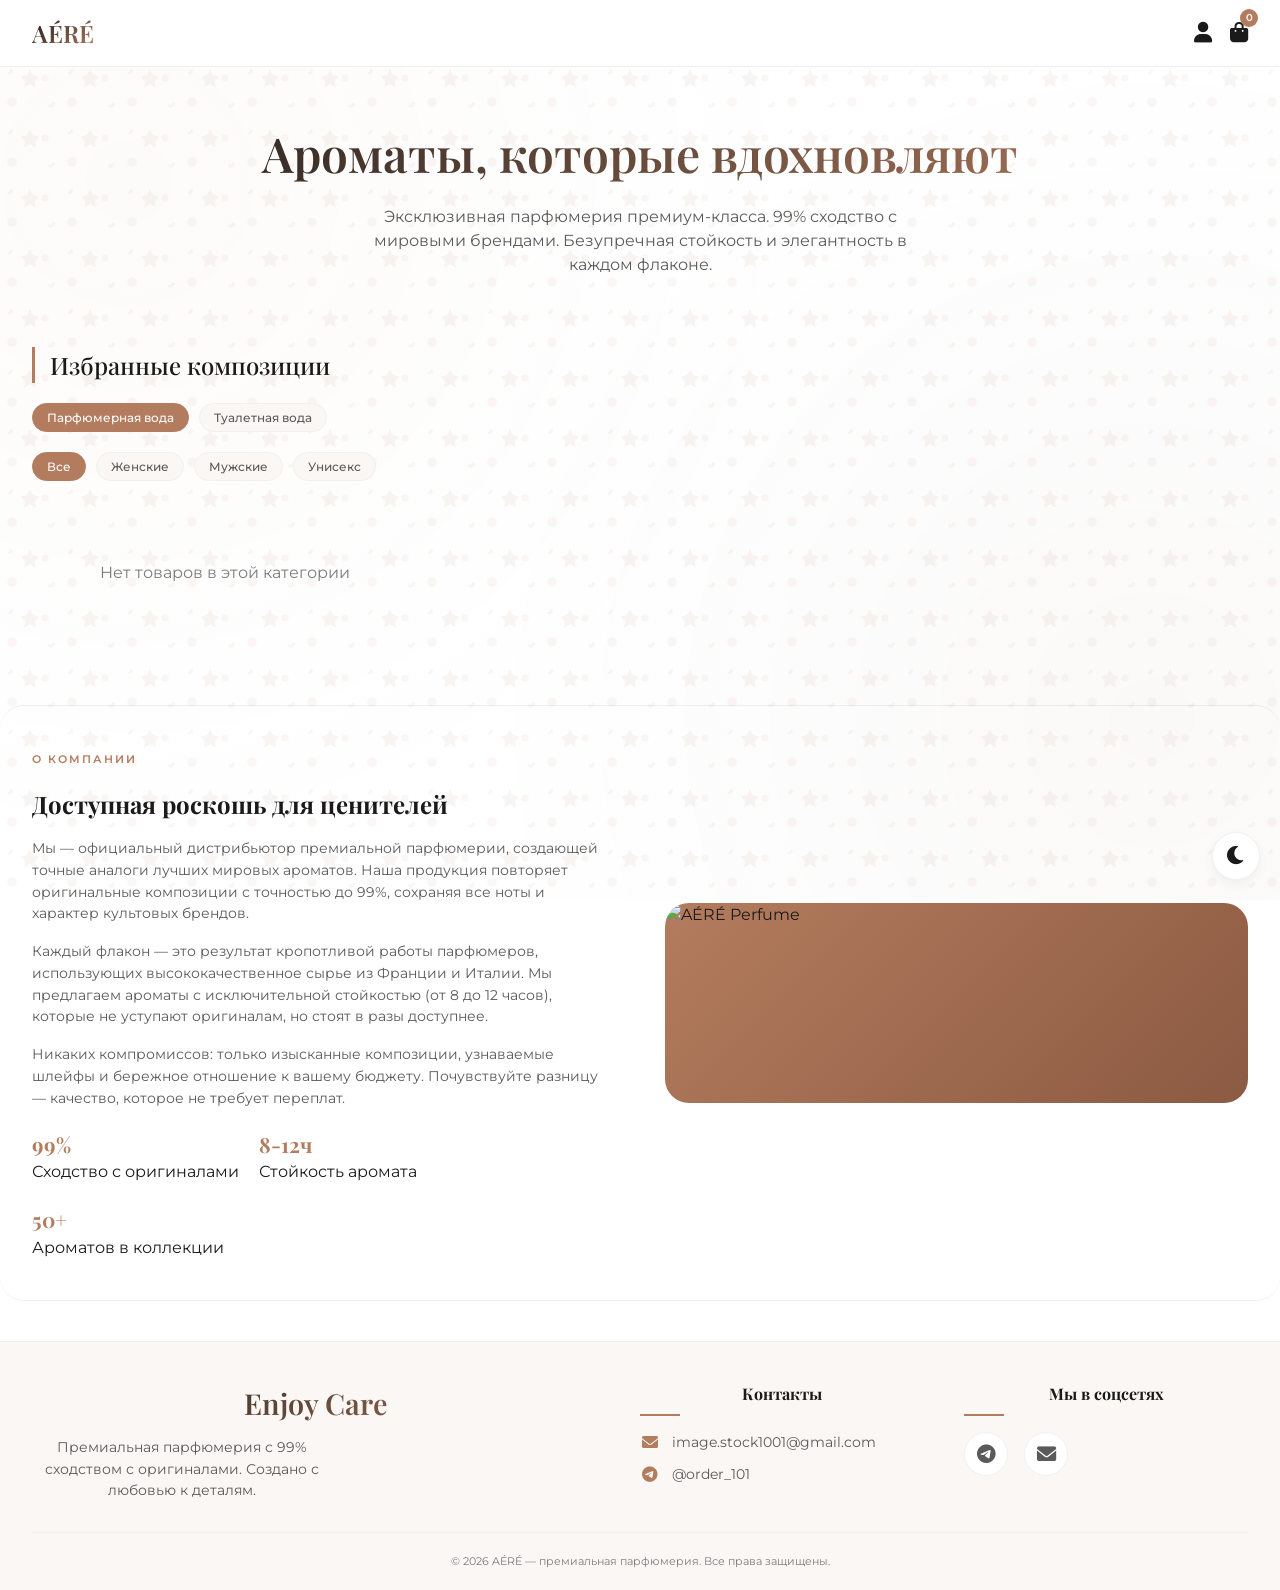
==== index.html @ 7f23f844 "Update index.html" ====
<!DOCTYPE html>
<html lang="ru">
<head>
    <meta charset="UTF-8">
    <meta name="viewport" content="width=device-width, initial-scale=1.0, viewport-fit=cover">
    <title>AÉRÉ | Минималистичная парфюмерия</title>
    <!-- Google Fonts -->
    <link href="https://fonts.googleapis.com/css2?family=Inter:opsz,wght@14..32,300;14..32,400;14..32,500;14..32,600;14..32,700&display=swap" rel="stylesheet">
    <link href="https://fonts.googleapis.com/css2?family=Montserrat:wght@300;400;500;600;700&family=Playfair+Display:wght@400;500;600;700;800&display=swap" rel="stylesheet">
    <!-- Font Awesome 6 -->
    <link rel="stylesheet" href="https://cdnjs.cloudflare.com/ajax/libs/font-awesome/6.0.0-beta3/css/all.min.css">
    <!-- Подключаем CSS -->
    <link rel="stylesheet" href="style.css">
</head>
<body>

<!-- Кнопка переключения темы -->
<button class="theme-toggle" id="themeToggle" aria-label="Переключить тему">
    <i class="fas fa-moon"></i>
    <i class="fas fa-sun"></i>
</button>

<header>
    <div class="container">
        <div class="navbar">
            <div class="logo">AÉRÉ</div>
            <div class="header-actions">
                <div class="account-icon" id="accountIcon">
                    <i class="fas fa-user"></i>
                    <span class="notification-badge" id="notificationBadge" style="display: none;">0</span>
                </div>
                <div class="cart-icon" id="cartIcon">
                    <i class="fas fa-shopping-bag"></i>
                    <span class="cart-count" id="cartCount">0</span>
                </div>
            </div>
        </div>
    </div>
</header>

<main>
    <div class="container">
        <div class="hero">
            <h1>Ароматы, которые вдохновляют</h1>
            <p>Эксклюзивная парфюмерия премиум-класса. 99% сходство с мировыми брендами. Безупречная стойкость и элегантность в каждом флаконе.</p>
        </div>

        <div class="section-title">Избранные композиции</div>

        <div class="tabs-container">
            <button class="tab-btn active" data-type="parfum">Парфюмерная вода</button>
            <button class="tab-btn" data-type="eau">Туалетная вода</button>
        </div>

        <div class="gender-tabs-container" id="genderTabsContainer">
            <button class="gender-tab-btn active" data-gender="all">Все</button>
            <button class="gender-tab-btn" data-gender="female">Женские</button>
            <button class="gender-tab-btn" data-gender="male">Мужские</button>
            <button class="gender-tab-btn" data-gender="unisex">Унисекс</button>
        </div>

        <!-- Индикатор загрузки -->
        <div id="loadingIndicator" style="text-align: center; padding: 40px; color: var(--text-muted);">
            <i class="fas fa-spinner fa-spin"></i> Загрузка данных...
        </div>

        <div class="products-grid" id="productsGrid" style="display: none;"></div>
    </div>
</main>

<!-- Секция "О нас" -->
<section class="about-section" id="aboutSection">
    <div class="container">
        <div class="about-grid">
            <div class="about-text">
                <span class="about-tag">О компании</span>
                <h2>Доступная роскошь для ценителей</h2>
                <p>Мы — официальный дистрибьютор премиальной парфюмерии, создающей точные аналоги лучших мировых ароматов. Наша продукция повторяет оригинальные композиции с точностью до 99%, сохраняя все ноты и характер культовых брендов.</p>
                <p>Каждый флакон — это результат кропотливой работы парфюмеров, использующих высококачественное сырье из Франции и Италии. Мы предлагаем ароматы с исключительной стойкостью (от 8 до 12 часов), которые не уступают оригиналам, но стоят в разы доступнее.</p>
                <p>Никаких компромиссов: только изысканные композиции, узнаваемые шлейфы и бережное отношение к вашему бюджету. Почувствуйте разницу — качество, которое не требует переплат.</p>
                <div class="about-stats">
                    <div><strong>99%</strong><span>Сходство с оригиналами</span></div>
                    <div><strong>8-12ч</strong><span>Стойкость аромата</span></div>
                    <div><strong>50+</strong><span>Ароматов в коллекции</span></div>
                </div>
            </div>
            <div class="about-image">
                <img src="https://i.ibb.co/jZDGNg98/photo-2026-06-20-11-38-20.jpg" alt="AÉRÉ Perfume" style="width: 100%; height: 100%; object-fit: cover; border-radius: 24px;">
            </div>
        </div>
    </div>
</section>

<footer>
    <div class="container">
        <div class="footer-content">
            <div class="footer-brand">
                <div class="footer-logo">Enjoy Care</div>
                <p class="footer-description">Премиальная парфюмерия с 99% сходством с оригиналами. Создано с любовью к деталям.</p>
            </div>
            
            <div class="footer-contacts">
                <h4>Контакты</h4>
                <div class="contact-item">
                    <i class="fas fa-envelope"></i>
                    <a href="mailto:image.stock1001@gmail.com">image.stock1001@gmail.com</a>
                </div>
                <div class="contact-item">
                    <i class="fab fa-telegram"></i>
                    <a href="https://t.me/order_101" target="_blank">@order_101</a>
                </div>
            </div>
            
            <div class="footer-social">
                <h4>Мы в соцсетях</h4>
                <div class="social-links">
                    <a href="https://t.me/order_101" target="_blank" class="social-link" title="Telegram">
                        <i class="fab fa-telegram-plane"></i>
                    </a>
                    <a href="mailto:image.stock1001@gmail.com" class="social-link" title="Email">
                        <i class="fas fa-envelope"></i>
                    </a>
                </div>
            </div>
        </div>
        
        <div class="footer-bottom">
            <p>© 2026 AÉRÉ — премиальная парфюмерия. Все права защищены.</p>
        </div>
    </div>
</footer>

<!-- Корзина -->
<div class="cart-overlay" id="cartOverlay"></div>
<div class="cart-sidebar" id="cartSidebar">
    <div class="cart-header">
        <h3>Корзина</h3>
        <div class="close-cart" id="closeCartBtn">&times;</div>
    </div>
    <div class="cart-items" id="cartItemsContainer">
        <div class="empty-cart-msg">Ваша корзина пуста</div>
    </div>
    <div class="cart-total" id="cartTotalBlock">
        <span>Итого</span>
        <span id="cartTotalPrice">0 ₽</span>
    </div>
    <button class="checkout-btn" id="checkoutBtn">Оформить заказ</button>
</div>

<!-- Личный кабинет -->
<div class="account-overlay" id="accountOverlay"></div>
<div class="account-sidebar" id="accountSidebar">
    <div class="account-header">
        <h3>Личный кабинет</h3>
        <div class="close-account" id="closeAccountBtn">&times;</div>
    </div>
    <div class="account-content" id="accountContent">
        <div id="loginForm" class="account-form">
            <div class="account-avatar">
                <i class="fas fa-user-circle"></i>
            </div>
            <h4>Вход в аккаунт</h4>
            <input type="email" id="loginEmail" placeholder="Email" class="account-input">
            <input type="password" id="loginPassword" placeholder="Пароль" class="account-input">
            <button id="doLoginBtn" class="account-btn">Войти</button>
            <p class="account-switch">Нет аккаунта? <a href="#" id="showRegister">Зарегистрироваться</a></p>
        </div>
        
        <div id="registerForm" class="account-form hidden">
            <div class="account-avatar">
                <i class="fas fa-user-plus"></i>
            </div>
            <h4>Регистрация</h4>
            <input type="text" id="regName" placeholder="Имя" class="account-input">
            <input type="email" id="regEmail" placeholder="Email" class="account-input">
            <input type="password" id="regPassword" placeholder="Пароль" class="account-input">
            <input type="password" id="regConfirm" placeholder="Повторите пароль" class="account-input">
            <button id="doRegisterBtn" class="account-btn">Зарегистрироваться</button>
            <p class="account-switch">Уже есть аккаунт? <a href="#" id="showLogin">Войти</a></p>
        </div>
        
        <div id="userDashboard" class="user-dashboard hidden">
            <div class="account-avatar">
                <i class="fas fa-user-circle"></i>
            </div>
            <h4 id="userNameDisplay">Пользователь</h4>
            <p id="userEmailDisplay"></p>
            
            <div class="notifications-section">
                <div class="notifications-header">
                    <h5><i class="fas fa-bell"></i> Уведомления</h5>
                    <button id="markAllReadBtn" class="mark-read-btn">Прочитать все</button>
                </div>
                <div id="notificationsList" class="notifications-list">
                    <p class="empty-notifications">Нет уведомлений</p>
                </div>
            </div>
            
            <div class="user-orders">
                <h5>Мои заказы</h5>
                <div id="userOrdersList" class="orders-list">
                    <p class="empty-orders">У вас пока нет заказов</p>
                </div>
            </div>
            <button id="logoutBtn" class="account-btn logout-btn">Выйти</button>
        </div>
        
        <div id="adminPanel" class="admin-panel hidden">
            <div class="admin-header">
                <h4><i class="fas fa-shield-alt"></i> Панель администратора</h4>
            </div>
            <div class="admin-send-notification">
                <h5>Отправить уведомление всем пользователям</h5>
                <input type="text" id="notificationTitle" placeholder="Заголовок" class="account-input">
                <textarea id="notificationMessage" placeholder="Текст уведомления..." class="account-textarea" rows="3"></textarea>
                <button id="sendNotificationBtn" class="account-btn">Отправить уведомление</button>
            </div>
            <div class="admin-stats">
                <h5>Статистика</h5>
                <p>Всего пользователей: <span id="totalUsersCount">0</span></p>
                <p>Всего заказов: <span id="totalOrdersCount">0</span></p>
            </div>
            <button id="adminSyncBtn" class="account-btn" style="background: var(--success-color);">
                <i class="fas fa-sync"></i> Синхронизировать с облаком
            </button>
        </div>
    </div>
</div>

<!-- Модальное окно товара -->
<div id="productModal" class="modal-overlay">
    <div class="modal-container">
        <div class="modal-close">&times;</div>
        <div class="modal-content" id="modalContent"></div>
    </div>
</div>

<!-- Модальное окно заказа -->
<div class="order-modal-overlay" id="orderModalOverlay">
    <div class="order-modal-container">
        <div class="order-modal-header">
            <h3>Оформление заказа</h3>
            <div class="order-modal-close" id="orderModalClose">&times;</div>
        </div>
        <div class="order-modal-body">
            <div class="order-summary" id="orderSummary"></div>
            <form id="orderForm">
                <div class="form-group">
                    <label for="deliveryAddress">Адрес доставки</label>
                    <input type="text" id="deliveryAddress" placeholder="Введите полный адрес доставки" required>
                </div>
                <div class="form-group">
                    <label for="deliveryPhone">Телефон для связи</label>
                    <input type="tel" id="deliveryPhone" placeholder="+7 (XXX) XXX-XX-XX" required>
                </div>
                <div class="form-group">
                    <label for="deliveryComment">Комментарий к заказу</label>
                    <textarea id="deliveryComment" rows="3" placeholder="Дополнительные пожелания..."></textarea>
                </div>
                <button type="submit" class="confirm-order-btn" id="confirmOrderBtn">
                    <i class="fas fa-check"></i> Подтвердить заказ
                </button>
            </form>
        </div>
    </div>
</div>

<div id="toastMsg" class="toast-notify">Товар добавлен</div>

<!-- Подключаем скрипты -->
<script src="jsonbin-api.js"></script>
<script src="script.js"></script>
</body>
</html>
---- style.css ----
/* Импорт элегантных шрифтов */
@import url('https://fonts.googleapis.com/css2?family=Montserrat:wght@300;400;500;600;700&family=Playfair+Display:wght@400;500;600;700;800&display=swap');

:root {
    --bg-primary: #ffffff;
    --bg-secondary: #faf7f5;
    --text-primary: #1a1a1a;
    --text-secondary: #5a5a5a;
    --text-muted: #7c7c7c;
    --border-color: #f0f0f0;
    --border-hover: #e8dfd9;
    --card-bg: #ffffff;
    --header-bg: rgba(255, 255, 255, 0.95);
    --shadow-color: rgba(0, 0, 0, 0.05);
    --shadow-hover: rgba(0, 0, 0, 0.12);
    --accent-color: #b47c5e;
    --accent-dark: #8b5a42;
    --button-bg: #1e1e1e;
    --button-hover: #b47c5e;
    --cart-sidebar-bg: #ffffff;
    --toast-bg: rgba(0, 0, 0, 0.8);
    --overlay-bg: rgba(0, 0, 0, 0.5);
}

[data-theme="dark"] {
    --bg-primary: #121212;
    --bg-secondary: #1e1e1e;
    --text-primary: #f5f5f5;
    --text-secondary: #b0b0b0;
    --text-muted: #9e9e9e;
    --border-color: #2a2a2a;
    --border-hover: #3a3a3a;
    --card-bg: #1e1e1e;
    --header-bg: rgba(18, 18, 18, 0.95);
    --shadow-color: rgba(0, 0, 0, 0.3);
    --shadow-hover: rgba(0, 0, 0, 0.5);
    --accent-color: #d49c7a;
    --accent-dark: #b47c5e;
    --button-bg: #2c2c2c;
    --button-hover: #d49c7a;
    --cart-sidebar-bg: #1e1e1e;
    --toast-bg: rgba(255, 255, 255, 0.9);
    --overlay-bg: rgba(0, 0, 0, 0.7);
}

* {
    margin: 0;
    padding: 0;
    box-sizing: border-box;
}

body {
    font-family: 'Montserrat', sans-serif;
    background: var(--bg-primary);
    color: var(--text-primary);
    line-height: 1.5;
    scroll-behavior: smooth;
    position: relative;
    transition: background-color 0.3s ease, color 0.3s ease;
    -webkit-tap-highlight-color: transparent;
}

/* Фон с анимацией */
body::before {
    content: '';
    position: fixed;
    top: 0;
    left: 0;
    width: 100%;
    height: 100%;
    pointer-events: none;
    z-index: 0;
    background-image: 
        url('data:image/svg+xml;utf8,<svg xmlns="http://www.w3.org/2000/svg" viewBox="0 0 100 100"><path fill="%23b47c5e" opacity="0.08" d="M50,15 L55,25 L65,28 L58,36 L60,46 L50,40 L40,46 L42,36 L35,28 L45,25 Z"/><circle fill="%23b47c5e" opacity="0.06" cx="75" cy="30" r="6"/><circle fill="%23b47c5e" opacity="0.06" cx="20" cy="70" r="8"/><path fill="%238b5a42" opacity="0.05" d="M85,75 L88,70 L92,72 L90,77 L85,80 L80,77 L82,72 Z"/><path fill="%23b47c5e" opacity="0.07" d="M15,20 L18,15 L22,17 L20,22 L15,24 L12,20 Z"/></svg>'),
        radial-gradient(circle at 10% 20%, rgba(180, 124, 94, 0.03) 0%, transparent 50%),
        radial-gradient(circle at 90% 80%, rgba(107, 62, 44, 0.03) 0%, transparent 50%);
    background-repeat: repeat, no-repeat, no-repeat;
    background-size: 60px 60px, cover, cover;
}

/* Плавающие элементы */
.floating-elements {
    position: fixed;
    top: 0;
    left: 0;
    width: 100%;
    height: 100%;
    pointer-events: none;
    z-index: 0;
    overflow: hidden;
}

.floating-element {
    position: absolute;
    font-size: 24px;
    opacity: 0.12;
    animation: floatAround 20s infinite ease-in-out;
    user-select: none;
    pointer-events: none;
}

@keyframes floatAround {
    0%, 100% { transform: translate(0, 0) rotate(0deg); }
    25% { transform: translate(15px, -15px) rotate(5deg); }
    50% { transform: translate(-10px, -25px) rotate(-3deg); }
    75% { transform: translate(20px, -10px) rotate(4deg); }
}

/* Контейнер */
.container {
    max-width: 1280px;
    margin: 0 auto;
    padding: 0 20px;
    position: relative;
    z-index: 1;
}

/* Кнопка переключения темы */
.theme-toggle {
    position: fixed;
    bottom: 20px;
    right: 20px;
    width: 48px;
    height: 48px;
    border-radius: 50%;
    background: var(--card-bg);
    border: 1px solid var(--border-color);
    cursor: pointer;
    display: flex;
    align-items: center;
    justify-content: center;
    font-size: 1.3rem;
    z-index: 1000;
    transition: all 0.3s ease;
    box-shadow: 0 4px 12px var(--shadow-color);
    color: var(--text-primary);
}

.theme-toggle .fa-sun { display: none; }
[data-theme="dark"] .theme-toggle .fa-moon { display: none; }
[data-theme="dark"] .theme-toggle .fa-sun { display: block; color: #ffd966; }

/* ========== HEADER ========== */
header {
    position: sticky;
    top: 0;
    background: var(--header-bg);
    backdrop-filter: blur(14px);
    z-index: 100;
    border-bottom: 1px solid var(--border-color);
}

.navbar {
    display: flex;
    justify-content: space-between;
    align-items: center;
    padding: 15px 0;
}

.logo {
    font-family: 'Playfair Display', serif;
    font-size: 1.5rem;
    font-weight: 600;
    background: linear-gradient(135deg, var(--text-primary), var(--accent-color));
    background-clip: text;
    -webkit-background-clip: text;
    color: transparent;
    cursor: pointer;
}

.header-actions {
    display: flex;
    gap: 18px;
    align-items: center;
}

.account-icon, .cart-icon {
    position: relative;
    font-size: 1.3rem;
    cursor: pointer;
    color: var(--text-primary);
    transition: transform 0.2s;
}

.notification-badge, .cart-count {
    position: absolute;
    top: -8px;
    right: -10px;
    background: var(--accent-color);
    color: white;
    font-size: 0.6rem;
    font-weight: 600;
    border-radius: 50%;
    width: 18px;
    height: 18px;
    display: flex;
    align-items: center;
    justify-content: center;
}

/* ========== ГЕРОЙ ========== */
.hero {
    padding: 50px 0 40px;
    text-align: center;
}

.hero h1 {
    font-family: 'Playfair Display', serif;
    font-size: 2.2rem;
    font-weight: 600;
    background: linear-gradient(120deg, var(--text-primary), var(--accent-color));
    background-clip: text;
    -webkit-background-clip: text;
    color: transparent;
}

.hero p {
    font-size: 1rem;
    color: var(--text-secondary);
    max-width: 580px;
    margin: 16px auto 0;
    line-height: 1.5;
}

/* ========== КАТАЛОГ ========== */
.section-title {
    font-family: 'Playfair Display', serif;
    font-size: 1.5rem;
    font-weight: 500;
    margin: 30px 0 20px;
    border-left: 3px solid var(--accent-color);
    padding-left: 15px;
}

.tabs-container, .gender-tabs-container {
    display: flex;
    gap: 10px;
    margin-bottom: 20px;
    flex-wrap: wrap;
}

.tab-btn, .gender-tab-btn {
    background: none;
    border: 1px solid var(--border-color);
    font-family: 'Montserrat', sans-serif;
    font-weight: 500;
    font-size: 0.75rem;
    padding: 6px 14px;
    border-radius: 40px;
    cursor: pointer;
    color: var(--text-secondary);
    transition: all 0.2s ease;
    background: var(--bg-secondary);
}

.tab-btn.active, .gender-tab-btn.active {
    background: var(--accent-color);
    border-color: var(--accent-color);
    color: white;
}

/* Сетка товаров */
.products-grid {
    display: grid;
    grid-template-columns: repeat(2, 1fr);
    gap: 16px;
    margin-bottom: 60px;
}

@media (min-width: 768px) {
    .container { padding: 0 32px; }
    .hero h1 { font-size: 3rem; }
    .products-grid { grid-template-columns: repeat(3, 1fr); gap: 28px; }
}

.product-card {
    background: var(--card-bg);
    border-radius: 20px;
    overflow: hidden;
    transition: transform 0.3s ease;
    cursor: pointer;
    box-shadow: 0 4px 12px var(--shadow-color);
    border: 1px solid var(--border-color);
}

.product-img {
    background: var(--bg-secondary);
    height: 180px;
    display: flex;
    align-items: center;
    justify-content: center;
    overflow: hidden;
}

@media (min-width: 768px) {
    .product-img { height: 240px; }
}

.product-img img {
    width: 100%;
    height: 100%;
    object-fit: cover;
}

.product-info {
    padding: 12px;
}

.product-title {
    font-family: 'Playfair Display', serif;
    font-weight: 600;
    font-size: 0.9rem;
    margin-bottom: 4px;
}

.price {
    font-weight: 700;
    font-size: 1rem;
    color: var(--accent-color);
    margin: 8px 0;
}

.add-to-cart {
    background: transparent;
    border: 1px solid var(--border-hover);
    padding: 8px 0;
    width: 100%;
    border-radius: 30px;
    font-size: 0.7rem;
    cursor: pointer;
    transition: all 0.2s ease;
}

.add-to-cart:hover {
    background: var(--accent-color);
    border-color: var(--accent-color);
    color: white;
}

/* ========== МОДАЛЬНОЕ ОКНО ========== */
.modal-overlay {
    position: fixed;
    top: 0;
    left: 0;
    width: 100%;
    height: 100%;
    background: rgba(0, 0, 0, 0.9);
    z-index: 2000;
    display: flex;
    align-items: center;
    justify-content: center;
    visibility: hidden;
    opacity: 0;
    transition: all 0.3s ease;
}

.modal-overlay.active {
    visibility: visible;
    opacity: 1;
}

.modal-container {
    background: var(--card-bg);
    width: 100%;
    height: 100%;
    position: relative;
    overflow-y: auto;
}

@media (min-width: 768px) {
    .modal-container {
        width: 90%;
        max-width: 900px;
        height: auto;
        max-height: 85vh;
        border-radius: 28px;
        overflow: hidden;
    }
}

.modal-close {
    position: fixed;
    top: 16px;
    right: 16px;
    width: 44px;
    height: 44px;
    border-radius: 50%;
    background: rgba(0, 0, 0, 0.6);
    display: flex;
    align-items: center;
    justify-content: center;
    font-size: 1.8rem;
    cursor: pointer;
    color: white;
    z-index: 2001;
    border: none;
}

@media (min-width: 768px) {
    .modal-close {
        position: absolute;
    }
}

.modal-content {
    display: flex;
    flex-direction: column;
}

@media (min-width: 768px) {
    .modal-content {
        flex-direction: row;
    }
}

.modal-image {
    width: 100%;
    height: 300px;
    background: linear-gradient(135deg, #2a2a2a, #1a1a1a);
    overflow: hidden;
    flex-shrink: 0;
}

@media (min-width: 768px) {
    .modal-image {
        width: 45%;
        height: auto;
        min-height: 400px;
    }
}

.modal-image img {
    width: 100%;
    height: 100%;
    object-fit: cover;
}

.modal-info {
    padding: 24px 20px 30px;
    background: var(--card-bg);
}

@media (min-width: 768px) {
    .modal-info {
        width: 55%;
        padding: 28px;
        overflow-y: auto;
        max-height: 85vh;
    }
}

.modal-info h2 {
    font-family: 'Playfair Display', serif;
    font-size: 1.5rem;
    margin-bottom: 8px;
}

.modal-type {
    display: inline-block;
    background: var(--accent-color);
    color: white;
    padding: 4px 14px;
    border-radius: 30px;
    font-size: 0.65rem;
    font-weight: 600;
    margin-bottom: 16px;
}

.modal-desc-full {
    color: var(--text-secondary);
    line-height: 1.5;
    margin-bottom: 20px;
    font-size: 0.85rem;
}

.modal-details {
    border-top: 1px solid var(--border-color);
    border-bottom: 1px solid var(--border-color);
    padding: 14px 0;
    margin: 16px 0;
    display: flex;
    gap: 16px;
    flex-wrap: wrap;
}

.modal-details div {
    flex: 1;
}

.modal-details span {
    display: block;
    font-size: 0.6rem;
    color: var(--text-muted);
    text-transform: uppercase;
}

.modal-details strong {
    font-size: 0.85rem;
    color: var(--text-primary);
}

/* Пирамида ароматов */
.modal-notes {
    margin: 20px 0;
    background: var(--bg-secondary);
    border-radius: 16px;
    overflow: hidden;
    border: 1px solid var(--border-color);
}

.notes-title {
    background: linear-gradient(135deg, var(--accent-color) 0%, var(--accent-dark) 100%);
    padding: 10px 16px;
}

.notes-title span {
    font-weight: 600;
    font-size: 0.7rem;
    text-transform: uppercase;
    color: white;
}

.notes-pyramid {
    padding: 16px;
    display: flex;
    flex-direction: column;
    gap: 14px;
}

.note-tier {
    display: flex;
    flex-direction: column;
    gap: 8px;
}

@media (min-width: 480px) {
    .note-tier {
        flex-direction: row;
        align-items: center;
    }
}

.note-badge {
    min-width: 80px;
    padding: 4px 10px;
    border-radius: 30px;
    font-size: 0.6rem;
    font-weight: 600;
    text-align: center;
}

.note-badge.top {
    background: rgba(180, 124, 94, 0.15);
    color: var(--accent-color);
    border-left: 3px solid #e8a87c;
}

.note-badge.heart {
    background: rgba(180, 124, 94, 0.15);
    color: var(--accent-color);
    border-left: 3px solid #d49c7a;
}

.note-badge.base {
    background: rgba(180, 124, 94, 0.15);
    color: var(--accent-color);
    border-left: 3px solid #8b5a42;
}

.note-list {
    display: flex;
    flex-wrap: wrap;
    gap: 6px;
}

.note-item {
    background: var(--card-bg);
    padding: 4px 12px;
    border-radius: 25px;
    font-size: 0.7rem;
    color: var(--text-primary);
    border: 1px solid var(--border-color);
}

/* ЦЕНА И КНОПКА - В НАЧАЛЕ ОПИСАНИЯ */
.modal-price {
    font-size: 1.6rem;
    font-weight: bold;
    color: var(--accent-color);
    margin: 20px 0 16px;
    text-align: center;
    padding: 12px;
    background: var(--bg-secondary);
    border-radius: 16px;
}

.modal-add-btn {
    background: var(--accent-color);
    color: white;
    border: none;
    padding: 16px 20px;
    border-radius: 40px;
    font-weight: 700;
    cursor: pointer;
    width: 100%;
    font-size: 1rem;
    display: flex;
    align-items: center;
    justify-content: center;
    gap: 10px;
    margin-bottom: 20px;
    transition: all 0.2s ease;
}

.modal-add-btn:active {
    transform: scale(0.97);
}

/* ========== ЛИЧНЫЙ КАБИНЕТ (исправленный) ========== */
.account-overlay {
    position: fixed;
    top: 0;
    left: 0;
    width: 100%;
    height: 100%;
    background: var(--overlay-bg);
    backdrop-filter: blur(4px);
    z-index: 200;
    visibility: hidden;
    opacity: 0;
    transition: all 0.2s ease;
}

.account-overlay.active {
    visibility: visible;
    opacity: 1;
}

.account-sidebar {
    position: fixed;
    top: 0;
    right: 0;
    width: 100%;
    height: 100%;
    background: var(--cart-sidebar-bg);
    z-index: 201;
    padding: 24px 20px;
    display: flex;
    flex-direction: column;
    transform: translateX(100%);
    transition: transform 0.3s ease;
}

@media (min-width: 480px) {
    .account-sidebar {
        width: 400px;
    }
}

.account-sidebar.open {
    transform: translateX(0);
}

.account-header {
    display: flex;
    justify-content: space-between;
    align-items: center;
    border-bottom: 1px solid var(--border-color);
    padding-bottom: 16px;
    margin-bottom: 24px;
}

.account-header h3 {
    font-family: 'Playfair Display', serif;
    font-size: 1.4rem;
    color: var(--text-primary);
}

.close-account {
    font-size: 1.8rem;
    cursor: pointer;
    color: var(--text-muted);
    line-height: 1;
}

.close-account:hover {
    color: var(--accent-color);
}

.account-content {
    flex: 1;
    overflow-y: auto;
}

/* Формы */
.account-form {
    display: flex;
    flex-direction: column;
    gap: 16px;
}

.account-avatar {
    text-align: center;
    font-size: 4rem;
    color: var(--accent-color);
    margin-bottom: 8px;
}

.account-form h4 {
    text-align: center;
    font-family: 'Playfair Display', serif;
    font-size: 1.3rem;
    color: var(--text-primary);
    margin-bottom: 8px;
}

.account-input {
    background: var(--bg-secondary);
    border: 1px solid var(--border-color);
    border-radius: 12px;
    padding: 14px 16px;
    font-family: 'Montserrat', sans-serif;
    font-size: 0.9rem;
    color: var(--text-primary);
    transition: all 0.2s;
    width: 100%;
}

.account-input:focus {
    outline: none;
    border-color: var(--accent-color);
}

.account-btn {
    background: var(--button-bg);
    color: white;
    border: none;
    padding: 14px;
    border-radius: 40px;
    font-weight: 600;
    font-size: 0.95rem;
    cursor: pointer;
    transition: background 0.25s;
    margin-top: 8px;
    width: 100%;
}

.account-btn:hover {
    background: var(--accent-color);
}

.account-switch {
    text-align: center;
    font-size: 0.85rem;
    color: var(--text-muted);
    margin-top: 16px;
}

.account-switch a {
    color: var(--accent-color);
    text-decoration: none;
    cursor: pointer;
}

/* Панель пользователя */
.user-dashboard {
    display: flex;
    flex-direction: column;
    gap: 20px;
}

.user-dashboard h4 {
    font-family: 'Playfair Display', serif;
    font-size: 1.2rem;
    color: var(--text-primary);
    text-align: center;
}

.user-dashboard #userEmailDisplay {
    text-align: center;
    color: var(--text-muted);
    font-size: 0.85rem;
}

/* Уведомления */
.notifications-section {
    margin: 16px 0;
    border-top: 1px solid var(--border-color);
    padding-top: 16px;
}

.notifications-header {
    display: flex;
    justify-content: space-between;
    align-items: center;
    margin-bottom: 12px;
}

.notifications-header h5 {
    font-weight: 600;
    font-size: 0.9rem;
    color: var(--text-primary);
}

.mark-read-btn {
    background: none;
    border: none;
    font-size: 0.7rem;
    color: var(--accent-color);
    cursor: pointer;
}

.notifications-list {
    max-height: 200px;
    overflow-y: auto;
}

.notification-item {
    background: var(--bg-secondary);
    border-radius: 12px;
    padding: 10px;
    margin-bottom: 8px;
    border-left: 3px solid var(--accent-color);
}

.notification-item.unread {
    background: rgba(180, 124, 94, 0.1);
    border-left-color: #e74c3c;
}

.notification-title {
    font-weight: 600;
    font-size: 0.8rem;
    margin-bottom: 4px;
    display: flex;
    justify-content: space-between;
}

.notification-date {
    font-size: 0.6rem;
    color: var(--text-muted);
}

.notification-message {
    font-size: 0.75rem;
    color: var(--text-secondary);
}

/* Заказы */
.user-orders {
    margin-top: 16px;
    border-top: 1px solid var(--border-color);
    padding-top: 16px;
}

.user-orders h5 {
    font-weight: 600;
    font-size: 0.9rem;
    margin-bottom: 12px;
}

.orders-list {
    max-height: 200px;
    overflow-y: auto;
}

.order-item {
    background: var(--bg-secondary);
    border-radius: 12px;
    padding: 10px;
    margin-bottom: 8px;
    border: 1px solid var(--border-color);
}

.order-item p {
    font-size: 0.75rem;
    margin-bottom: 4px;
}

.order-total {
    font-weight: 600;
    color: var(--accent-color);
    margin-top: 6px;
}

.logout-btn {
    background: transparent;
    border: 1.5px solid var(--border-hover);
    color: var(--text-primary);
    margin-top: 16px;
}

.logout-btn:hover {
    background: var(--accent-color);
    border-color: var(--accent-color);
    color: white;
}

/* Админ панель */
.admin-panel {
    margin-top: 20px;
    padding-top: 20px;
    border-top: 2px solid var(--accent-color);
}

.admin-header h4 {
    font-family: 'Playfair Display', serif;
    color: var(--accent-color);
    margin-bottom: 16px;
    text-align: center;
    font-size: 1rem;
}

.account-textarea {
    background: var(--bg-secondary);
    border: 1px solid var(--border-color);
    border-radius: 12px;
    padding: 12px;
    font-family: 'Montserrat', sans-serif;
    font-size: 0.85rem;
    color: var(--text-primary);
    width: 100%;
    resize: vertical;
    margin-bottom: 12px;
}

.admin-stats {
    margin-top: 16px;
    padding: 12px;
    background: var(--bg-secondary);
    border-radius: 16px;
}

.admin-stats p {
    font-size: 0.8rem;
    margin-bottom: 6px;
}

.admin-stats span {
    font-weight: 600;
    color: var(--accent-color);
}

/* Управление товарами */
.product-management {
    margin-top: 20px;
    padding-top: 16px;
    border-top: 1px solid var(--border-color);
}

.product-management h5 {
    font-size: 0.9rem;
    margin-bottom: 12px;
    display: flex;
    align-items: center;
    gap: 8px;
}

.product-form {
    background: var(--bg-secondary);
    padding: 16px;
    border-radius: 16px;
    margin-bottom: 16px;
}

.product-form .account-input,
.product-form .account-textarea {
    margin-bottom: 10px;
}

.product-form-buttons {
    display: flex;
    gap: 10px;
}

.admin-products-list {
    max-height: 300px;
    overflow-y: auto;
}

.admin-product-item {
    display: flex;
    justify-content: space-between;
    align-items: center;
    padding: 10px;
    background: var(--bg-secondary);
    border-radius: 12px;
    margin-bottom: 8px;
}

.admin-product-info strong {
    font-size: 0.8rem;
    display: block;
}

.admin-product-info span {
    font-size: 0.7rem;
    color: var(--accent-color);
}

.admin-product-actions {
    display: flex;
    gap: 8px;
}

.admin-product-actions button {
    background: none;
    border: none;
    font-size: 1rem;
    cursor: pointer;
    padding: 6px;
}

.edit-product-btn { color: var(--accent-color); }
.delete-product-btn { color: #e74c3c; }

/* Корзина */
.cart-overlay {
    position: fixed;
    top: 0;
    left: 0;
    width: 100%;
    height: 100%;
    background: var(--overlay-bg);
    backdrop-filter: blur(4px);
    z-index: 200;
    visibility: hidden;
    opacity: 0;
    transition: all 0.2s ease;
}

.cart-overlay.active {
    visibility: visible;
    opacity: 1;
}

.cart-sidebar {
    position: fixed;
    top: 0;
    right: 0;
    width: 100%;
    height: 100%;
    background: var(--cart-sidebar-bg);
    z-index: 201;
    padding: 24px 20px;
    display: flex;
    flex-direction: column;
    transform: translateX(100%);
    transition: transform 0.3s ease;
}

@media (min-width: 480px) {
    .cart-sidebar {
        width: 400px;
    }
}

.cart-sidebar.open {
    transform: translateX(0);
}

.cart-header {
    display: flex;
    justify-content: space-between;
    align-items: center;
    border-bottom: 1px solid var(--border-color);
    padding-bottom: 16px;
    margin-bottom: 20px;
}

.cart-header h3 {
    font-family: 'Playfair Display', serif;
    font-size: 1.3rem;
}

.close-cart {
    font-size: 1.6rem;
    cursor: pointer;
    color: var(--text-muted);
}

.cart-items {
    flex: 1;
    overflow-y: auto;
}

.cart-item {
    display: flex;
    justify-content: space-between;
    align-items: center;
    padding: 12px 0;
    border-bottom: 1px solid var(--border-color);
    gap: 10px;
    flex-wrap: wrap;
}

.cart-item-info h4 {
    font-size: 0.85rem;
}

.cart-item-actions {
    display: flex;
    align-items: center;
    gap: 12px;
}

.cart-total {
    border-top: 1px solid var(--border-color);
    padding-top: 16px;
    font-weight: 600;
    font-size: 1.1rem;
    display: flex;
    justify-content: space-between;
}

.checkout-btn {
    background: var(--button-bg);
    color: white;
    border: none;
    padding: 14px;
    width: 100%;
    border-radius: 40px;
    font-weight: 600;
    font-size: 0.9rem;
    cursor: pointer;
    margin-top: 16px;
}

/* Секция "О нас" */
.about-section {
    background: var(--card-bg);
    border-radius: 24px;
    padding: 40px 0;
    margin: 40px 0;
    border-top: 1px solid var(--border-color);
    border-bottom: 1px solid var(--border-color);
}

.about-grid {
    display: flex;
    flex-direction: column;
    gap: 30px;
}

@media (min-width: 768px) {
    .about-grid {
        flex-direction: row;
        gap: 50px;
        align-items: center;
    }
    .about-text, .about-image { flex: 1; }
}

.about-tag {
    font-size: 0.7rem;
    letter-spacing: 2px;
    text-transform: uppercase;
    color: var(--accent-color);
    font-weight: 600;
}

.about-text h2 {
    font-family: 'Playfair Display', serif;
    font-size: 1.5rem;
    margin: 16px 0;
}

.about-text p {
    color: var(--text-secondary);
    line-height: 1.6;
    margin-bottom: 16px;
    font-size: 0.85rem;
}

.about-stats {
    display: flex;
    gap: 20px;
    margin-top: 20px;
    flex-wrap: wrap;
}

.about-stats strong {
    display: block;
    font-size: 1.3rem;
    font-family: 'Playfair Display', serif;
    color: var(--accent-color);
}

.about-image {
    background: linear-gradient(135deg, var(--accent-color) 0%, var(--accent-dark) 100%);
    border-radius: 24px;
    height: 200px;
    display: flex;
    align-items: center;
    justify-content: center;
}

.about-image i {
    font-size: 3.5rem;
    color: white;
}

/* Toast */
.toast-notify {
    position: fixed;
    bottom: 80px;
    left: 50%;
    transform: translateX(-50%) scale(0.9);
    background: var(--toast-bg);
    color: var(--text-primary);
    padding: 10px 20px;
    border-radius: 40px;
    font-size: 0.8rem;
    font-weight: 500;
    backdrop-filter: blur(8px);
    z-index: 300;
    opacity: 0;
    transition: all 0.2s ease;
    text-align: center;
    white-space: nowrap;
}

@media (max-width: 480px) {
    .toast-notify {
        white-space: normal;
        max-width: 80%;
    }
}

.toast-notify.show {
    opacity: 1;
    transform: translateX(-50%) scale(1);
}

/* Footer */
footer {
    text-align: center;
    padding: 30px 0 20px;
    color: var(--text-muted);
    font-size: 0.7rem;
    border-top: 1px solid var(--border-color);
}

/* Утилиты */
.hidden { display: none; }

/* Скролл */
::-webkit-scrollbar { width: 4px; }
::-webkit-scrollbar-track { background: var(--bg-secondary); }
::-webkit-scrollbar-thumb { background: var(--accent-color); border-radius: 4px; }
/* ========== МОДАЛЬНОЕ ОКНО ЗАКАЗА ========== */
.order-modal-overlay {
    position: fixed;
    top: 0;
    left: 0;
    width: 100%;
    height: 100%;
    background: rgba(0, 0, 0, 0.7);
    backdrop-filter: blur(8px);
    z-index: 3000;
    display: flex;
    align-items: center;
    justify-content: center;
    visibility: hidden;
    opacity: 0;
    transition: all 0.3s ease;
}

.order-modal-overlay.active {
    visibility: visible;
    opacity: 1;
}

.order-modal-container {
    background: var(--card-bg);
    border-radius: 24px;
    width: 90%;
    max-width: 500px;
    max-height: 90vh;
    overflow-y: auto;
    padding: 30px;
    position: relative;
    transform: scale(0.95);
    transition: transform 0.3s ease;
}

.order-modal-overlay.active .order-modal-container {
    transform: scale(1);
}

.order-modal-header {
    display: flex;
    justify-content: space-between;
    align-items: center;
    margin-bottom: 20px;
    border-bottom: 1px solid var(--border-color);
    padding-bottom: 15px;
}

.order-modal-header h3 {
    font-family: 'Playfair Display', serif;
    font-size: 1.4rem;
    color: var(--text-primary);
}

.order-modal-close {
    font-size: 1.8rem;
    cursor: pointer;
    color: var(--text-muted);
    transition: color 0.2s;
}

.order-modal-close:hover {
    color: var(--accent-color);
}

.order-summary {
    background: var(--bg-secondary);
    border-radius: 16px;
    padding: 16px;
    margin-bottom: 20px;
}

.order-summary h4 {
    font-size: 0.9rem;
    margin-bottom: 12px;
    color: var(--text-secondary);
}

.order-summary-items {
    max-height: 150px;
    overflow-y: auto;
}

.order-summary-item {
    display: flex;
    justify-content: space-between;
    padding: 6px 0;
    font-size: 0.85rem;
    border-bottom: 1px solid var(--border-color);
}

.order-summary-item:last-child {
    border-bottom: none;
}

.order-summary-total {
    display: flex;
    justify-content: space-between;
    padding-top: 12px;
    margin-top: 12px;
    border-top: 2px solid var(--border-color);
    font-weight: 700;
    font-size: 1.1rem;
    color: var(--accent-color);
}

.form-group {
    margin-bottom: 16px;
}

.form-group label {
    display: block;
    font-size: 0.85rem;
    font-weight: 600;
    margin-bottom: 6px;
    color: var(--text-secondary);
}

.form-group input,
.form-group textarea {
    width: 100%;
    padding: 12px 16px;
    border: 1px solid var(--border-color);
    border-radius: 12px;
    background: var(--bg-secondary);
    color: var(--text-primary);
    font-family: 'Montserrat', sans-serif;
    font-size: 0.9rem;
    transition: border-color 0.2s;
}

.form-group input:focus,
.form-group textarea:focus {
    outline: none;
    border-color: var(--accent-color);
}

.form-group textarea {
    resize: vertical;
    min-height: 80px;
}

.confirm-order-btn {
    width: 100%;
    padding: 16px;
    background: var(--accent-color);
    color: white;
    border: none;
    border-radius: 40px;
    font-weight: 700;
    font-size: 1rem;
    cursor: pointer;
    transition: all 0.2s;
    display: flex;
    align-items: center;
    justify-content: center;
    gap: 10px;
}

.confirm-order-btn:hover {
    background: var(--accent-dark);
    transform: translateY(-2px);
    box-shadow: 0 4px 15px rgba(180, 124, 94, 0.3);
}

.confirm-order-btn:active {
    transform: translateY(0);
}

.confirm-order-btn:disabled {
    opacity: 0.6;
    cursor: not-allowed;
    transform: none;
}

/* Анимация загрузки */
.loading-spinner {
    display: inline-block;
    width: 20px;
    height: 20px;
    border: 2px solid rgba(255,255,255,0.3);
    border-radius: 50%;
    border-top-color: white;
    animation: spin 0.8s linear infinite;
}

@keyframes spin {
    to { transform: rotate(360deg); }
}

@media (max-width: 480px) {
    .order-modal-container {
        padding: 20px;
        width: 95%;
    }
}
/* ========== ОБНОВЛЕННЫЙ ФУТЕР ========== */
footer {
    background: var(--bg-secondary);
    border-top: 1px solid var(--border-color);
    padding: 40px 0 20px;
    margin-top: 40px;
}

.footer-content {
    display: grid;
    grid-template-columns: 1fr;
    gap: 30px;
    margin-bottom: 30px;
}

@media (min-width: 768px) {
    .footer-content {
        grid-template-columns: 2fr 1fr 1fr;
        gap: 40px;
    }
}

.footer-logo {
    font-family: 'Playfair Display', serif;
    font-size: 1.8rem;
    font-weight: 600;
    background: linear-gradient(135deg, var(--text-primary), var(--accent-color));
    background-clip: text;
    -webkit-background-clip: text;
    color: transparent;
    margin-bottom: 12px;
}

.footer-description {
    color: var(--text-secondary);
    font-size: 0.85rem;
    line-height: 1.6;
    max-width: 300px;
}

.footer-contacts h4,
.footer-social h4 {
    font-family: 'Playfair Display', serif;
    font-size: 1rem;
    color: var(--text-primary);
    margin-bottom: 16px;
    position: relative;
    padding-bottom: 10px;
}

.footer-contacts h4::after,
.footer-social h4::after {
    content: '';
    position: absolute;
    bottom: 0;
    left: 0;
    width: 40px;
    height: 2px;
    background: var(--accent-color);
}

.contact-item {
    display: flex;
    align-items: center;
    gap: 12px;
    margin-bottom: 12px;
    color: var(--text-secondary);
    font-size: 0.85rem;
    transition: all 0.2s ease;
}

.contact-item i {
    width: 20px;
    color: var(--accent-color);
    font-size: 1rem;
}

.contact-item a {
    color: var(--text-secondary);
    text-decoration: none;
    transition: color 0.2s ease;
}

.contact-item a:hover {
    color: var(--accent-color);
}

.social-links {
    display: flex;
    gap: 16px;
    margin-top: 8px;
}

.social-link {
    display: flex;
    align-items: center;
    justify-content: center;
    width: 44px;
    height: 44px;
    border-radius: 50%;
    background: var(--card-bg);
    border: 1px solid var(--border-color);
    color: var(--text-secondary);
    font-size: 1.2rem;
    transition: all 0.3s ease;
    text-decoration: none;
}

.social-link:hover {
    background: var(--accent-color);
    color: white;
    border-color: var(--accent-color);
    transform: translateY(-3px);
    box-shadow: 0 4px 12px rgba(180, 124, 94, 0.3);
}

.footer-bottom {
    border-top: 1px solid var(--border-color);
    padding-top: 20px;
    text-align: center;
}

.footer-bottom p {
    color: var(--text-muted);
    font-size: 0.7rem;
}

/* Адаптив для футера */
@media (max-width: 480px) {
    .footer-content {
        gap: 25px;
    }
    
    .footer-contacts h4::after,
    .footer-social h4::after {
        width: 30px;
    }
    
    .contact-item {
        font-size: 0.8rem;
    }
    
    .social-link {
        width: 38px;
        height: 38px;
        font-size: 1rem;
    }
}
.about-image {
    background: linear-gradient(135deg, var(--accent-color) 0%, var(--accent-dark) 100%);
    border-radius: 24px;
    height: 200px;
    display: flex;
    align-items: center;
    justify-content: center;
    overflow: hidden; /* Добавлено, чтобы изображение не выходило за рамки */
}

.about-image img {
    width: 100%;
    height: 100%;
    object-fit: cover; /* Изображение красиво заполнит блок */
    border-radius: 24px;
}

/* Убираем старый стиль для иконки, если он мешает */
/* .about-image i { ... } */
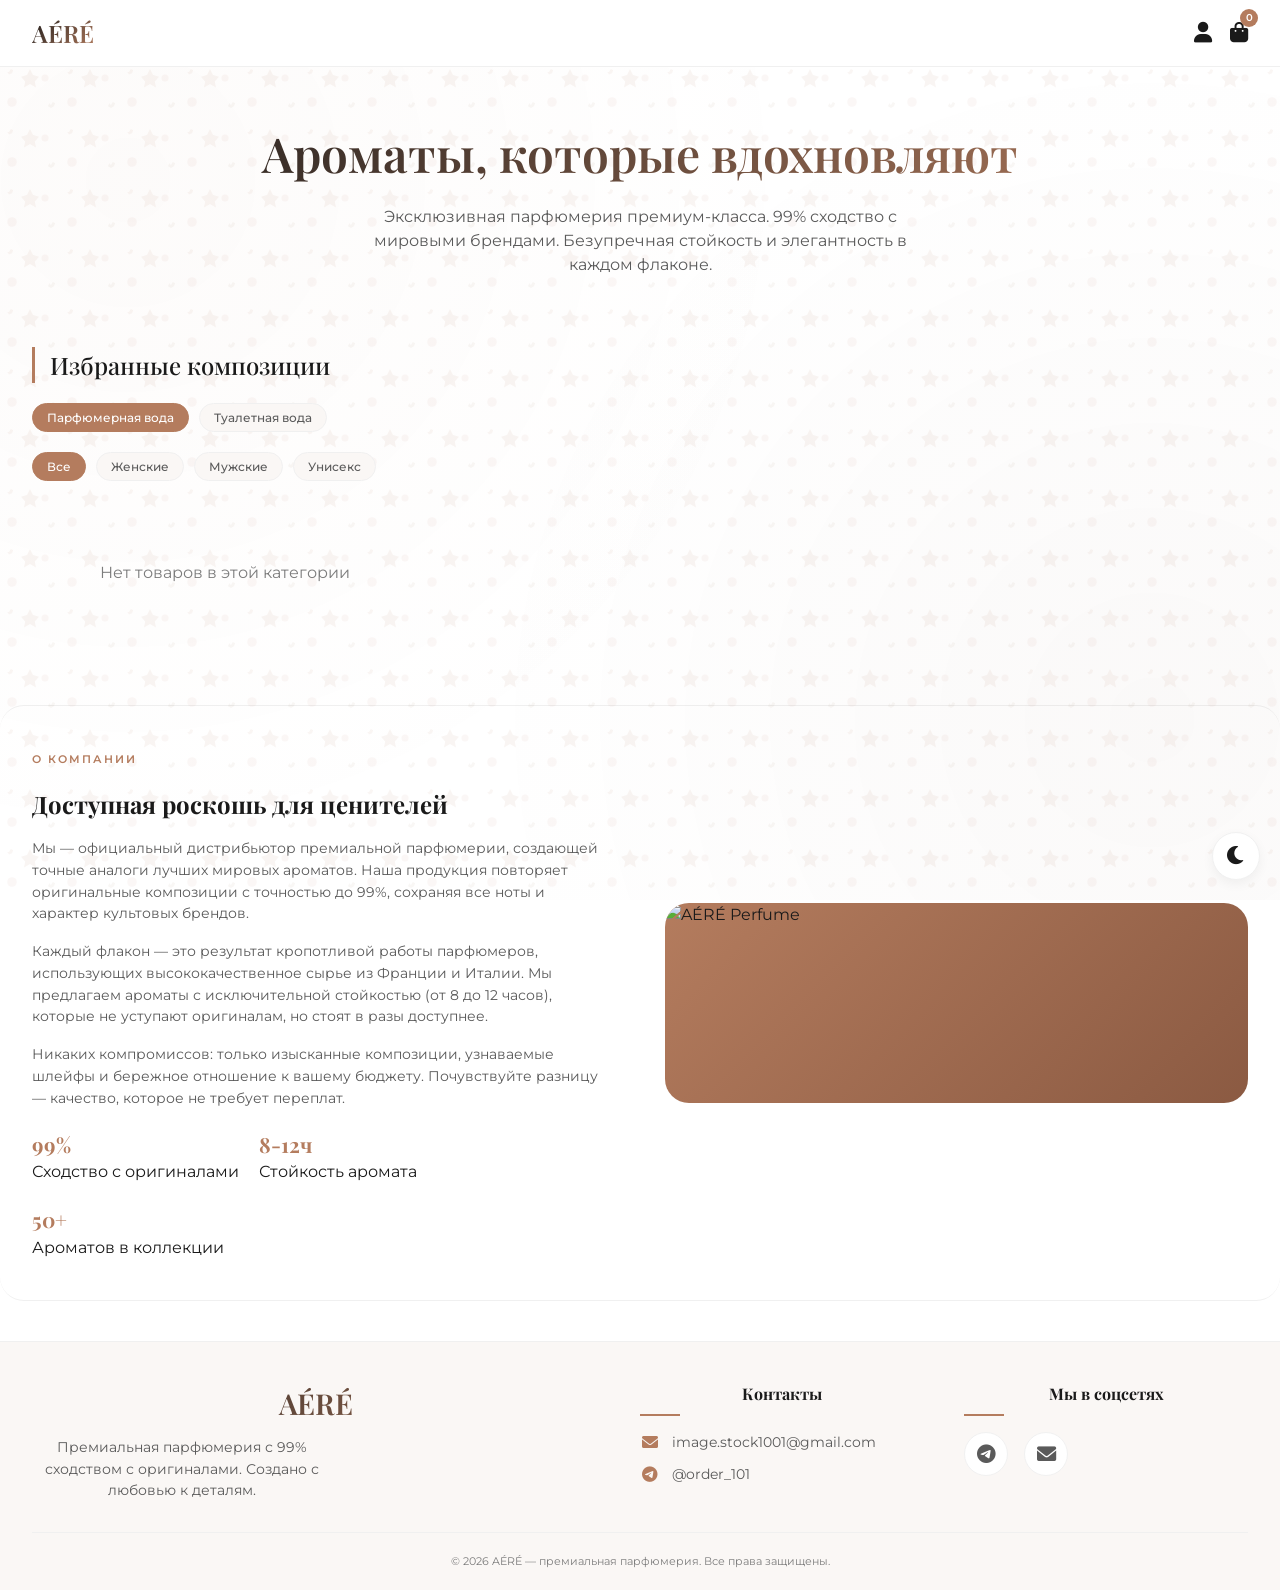
==== commit c9d5a841: "Update index.html" ====
--- a/index.html
+++ b/index.html
@@ -95,7 +95,7 @@
     <div class="container">
         <div class="footer-content">
             <div class="footer-brand">
-                <div class="footer-logo">Enjoy Care</div>
+                <div class="footer-logo">AÉRÉ</div>
                 <p class="footer-description">Премиальная парфюмерия с 99% сходством с оригиналами. Создано с любовью к деталям.</p>
             </div>
             
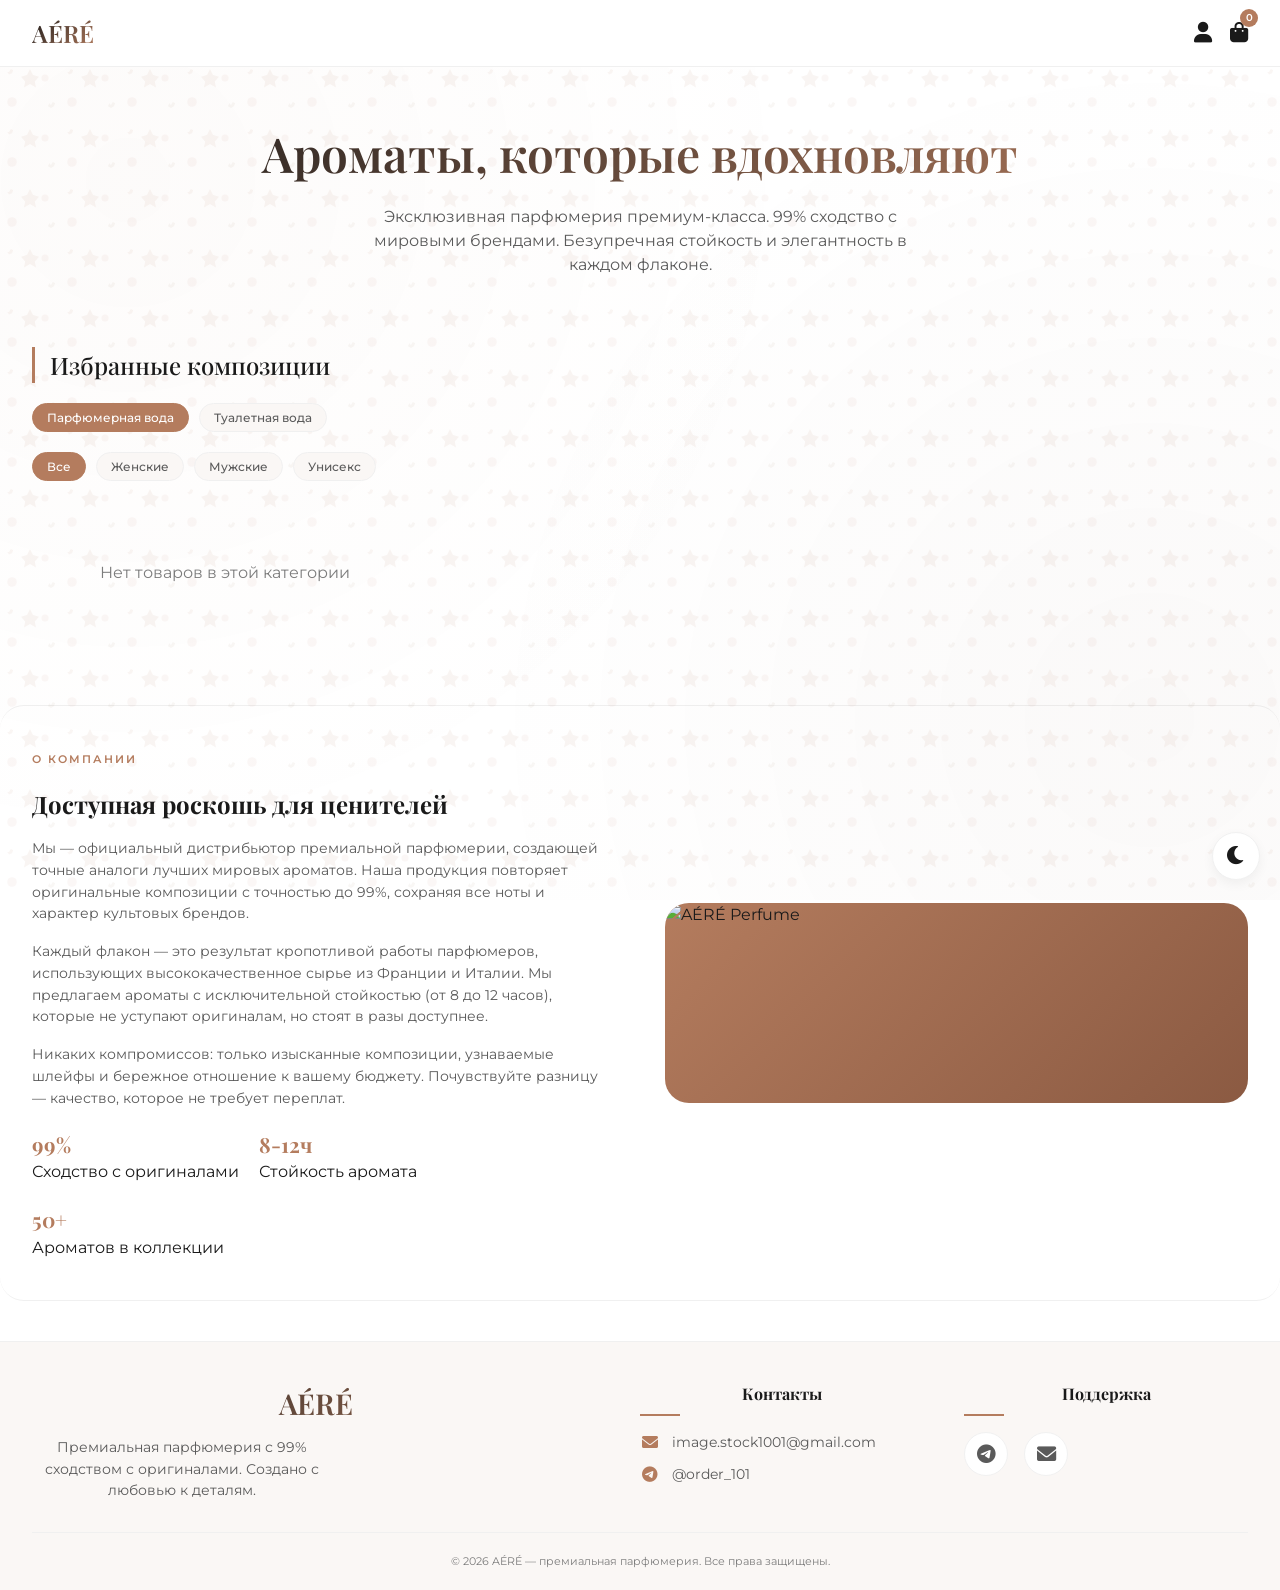
==== commit 977b22b3: "Update index.html" ====
--- a/index.html
+++ b/index.html
@@ -112,7 +112,7 @@
             </div>
             
             <div class="footer-social">
-                <h4>Мы в соцсетях</h4>
+                <h4>Поддержка</h4>
                 <div class="social-links">
                     <a href="https://t.me/order_101" target="_blank" class="social-link" title="Telegram">
                         <i class="fab fa-telegram-plane"></i>
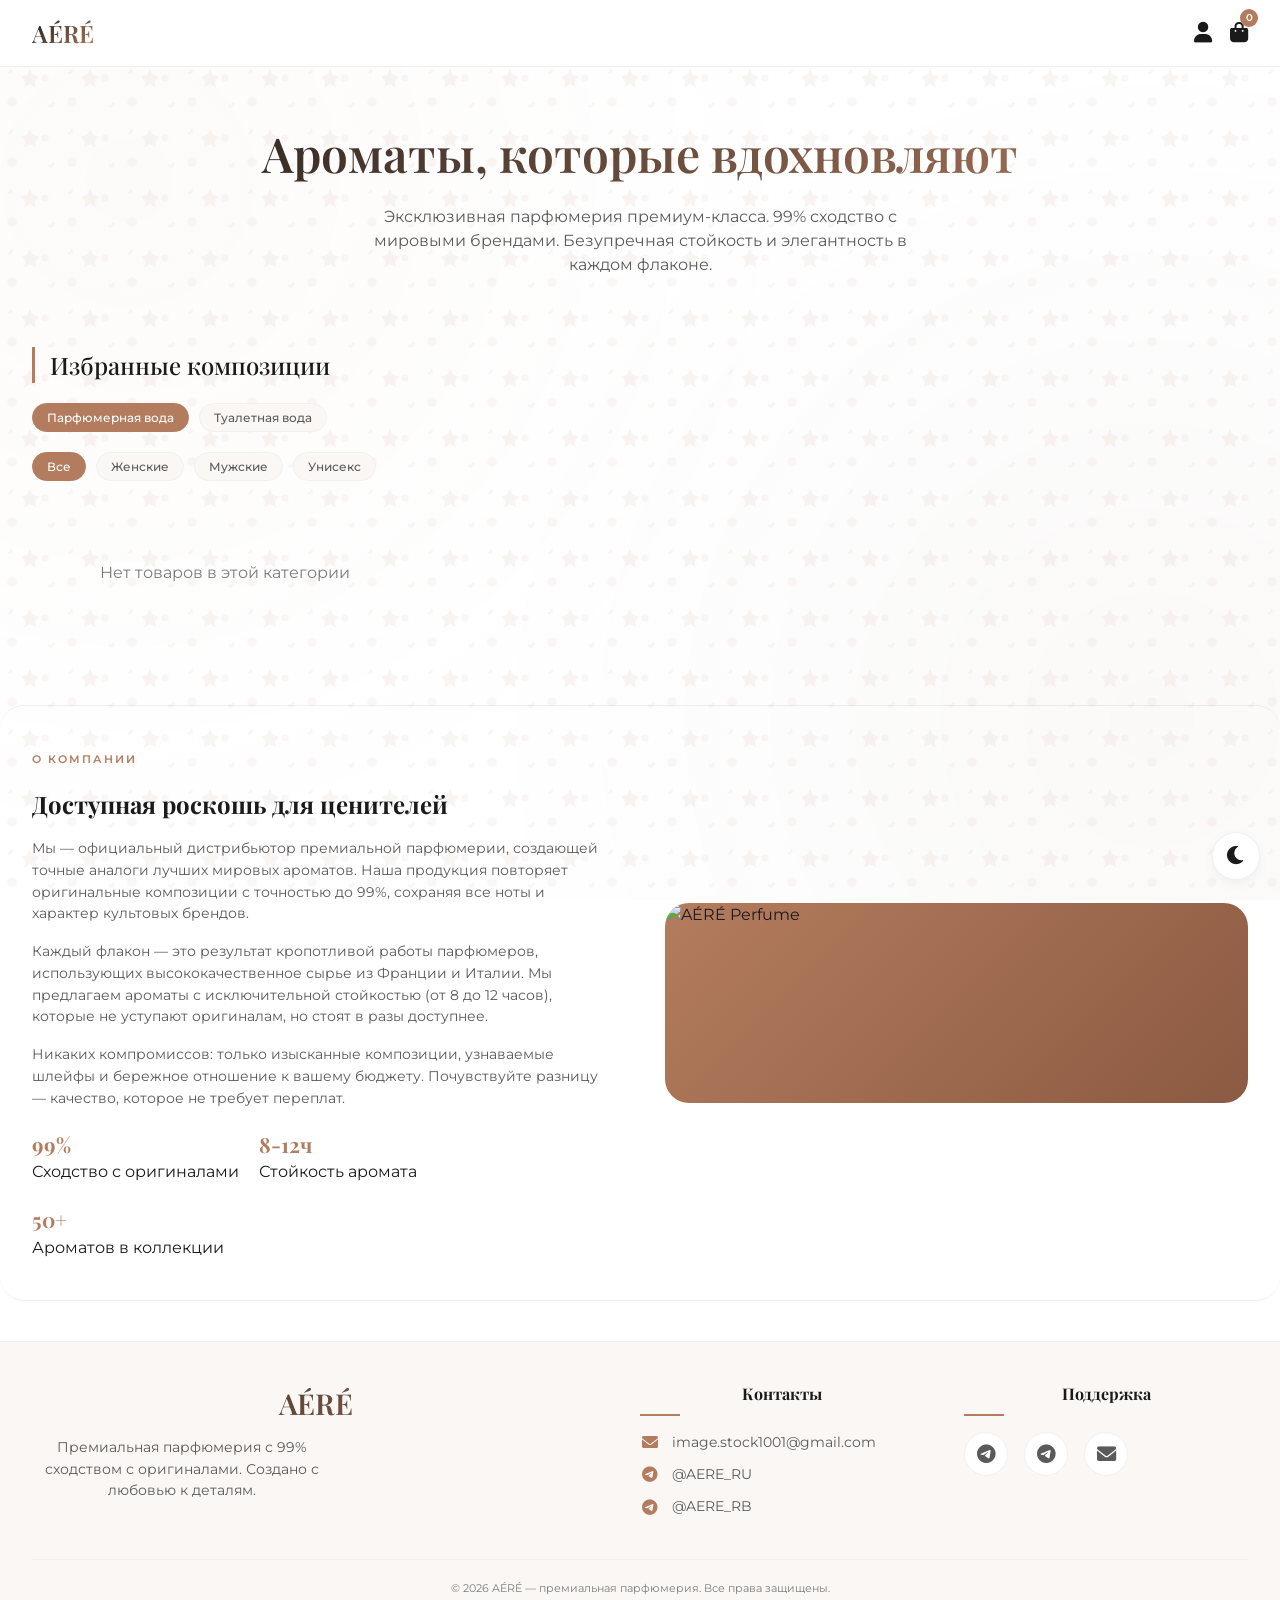
==== commit a6834ff9: "Update index.html" ====
--- a/index.html
+++ b/index.html
@@ -107,14 +107,21 @@
                 </div>
                 <div class="contact-item">
                     <i class="fab fa-telegram"></i>
-                    <a href="https://t.me/order_101" target="_blank">@order_101</a>
+                    <a href="https://t.me/order_101" target="_blank">@AERE_RU</a>
+                </div>
+                <div class="contact-item">
+                    <i class="fab fa-telegram"></i>
+                    <a href="https://t.me/order_101" target="_blank">@AERE_RB</a>
                 </div>
             </div>
             
             <div class="footer-social">
                 <h4>Поддержка</h4>
                 <div class="social-links">
-                    <a href="https://t.me/order_101" target="_blank" class="social-link" title="Telegram">
+                    <a href="https://t.me/AERE_RU" target="_blank" class="social-link" title="Telegram">
+                        <i class="fab fa-telegram-plane"></i>
+                    </a>
+                    <a href="https://t.me/AERE_RB" target="_blank" class="social-link" title="Telegram">
                         <i class="fab fa-telegram-plane"></i>
                     </a>
                     <a href="mailto:image.stock1001@gmail.com" class="social-link" title="Email">
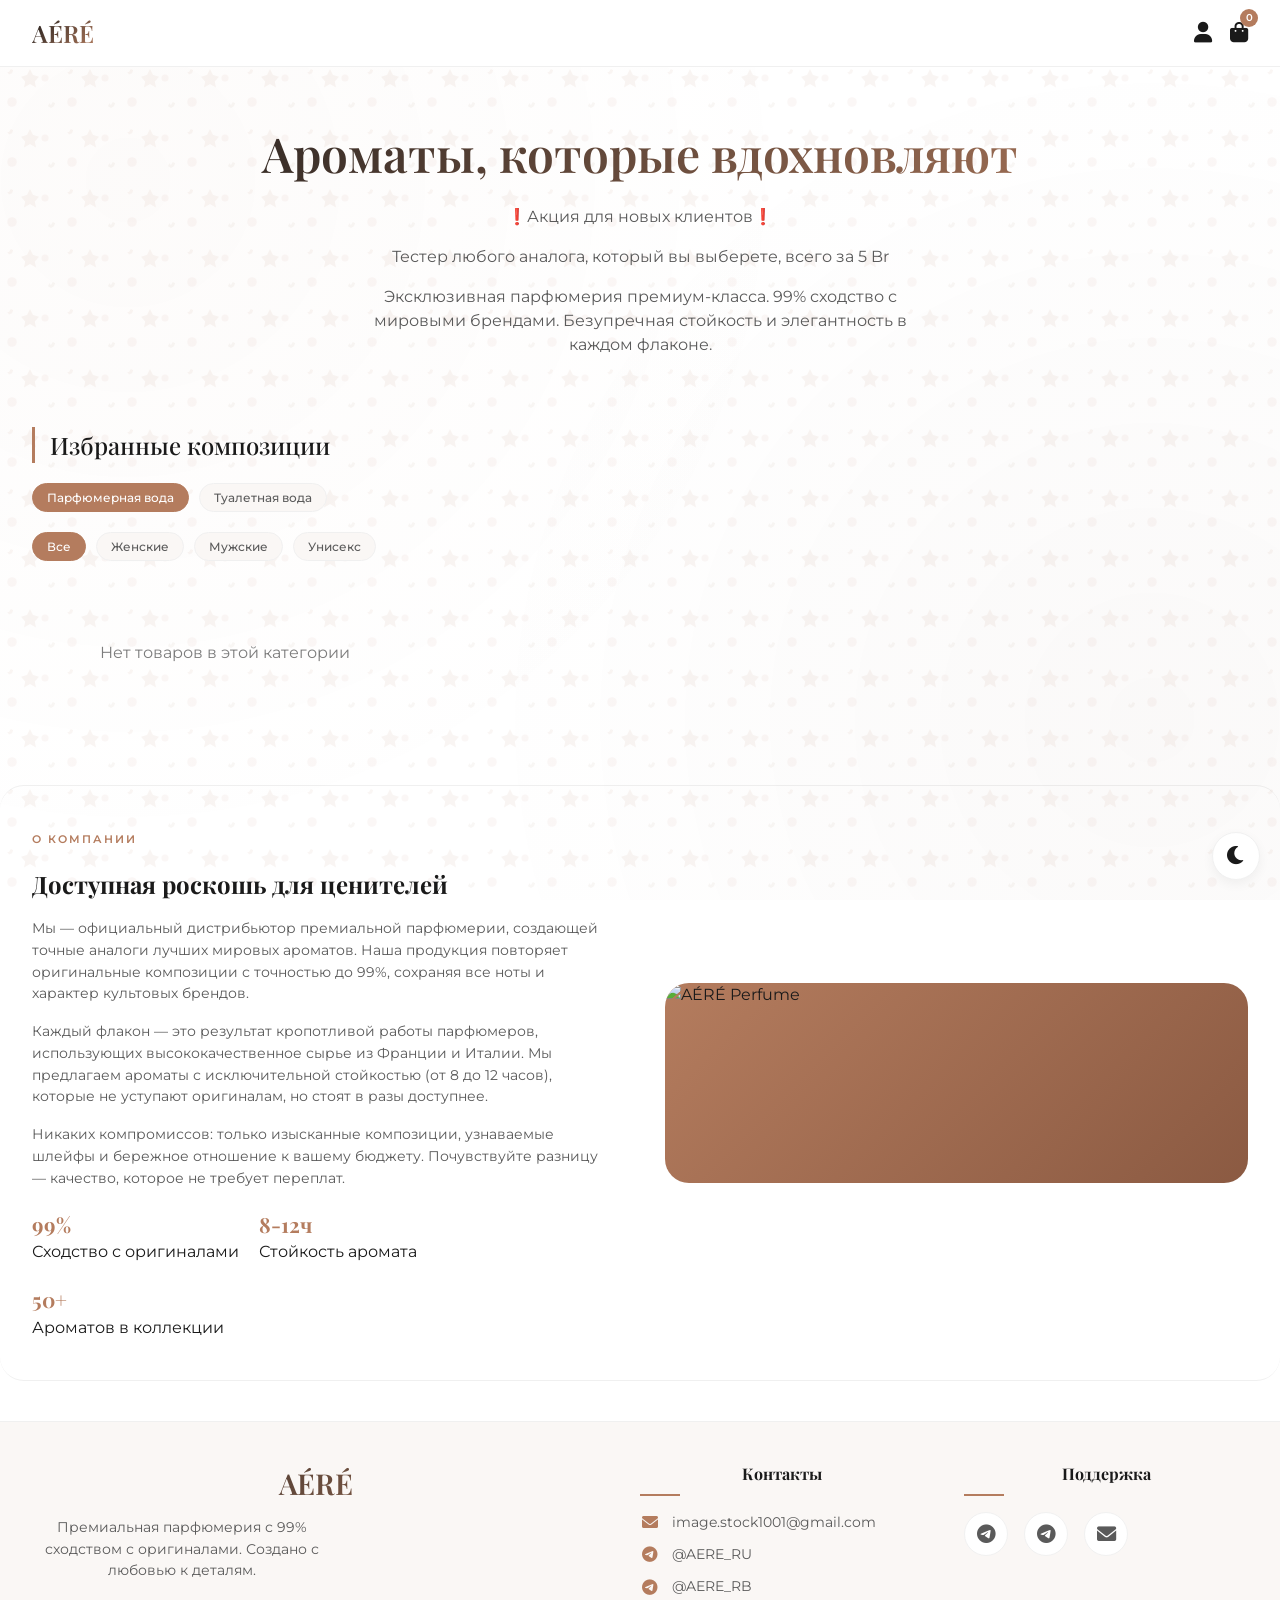
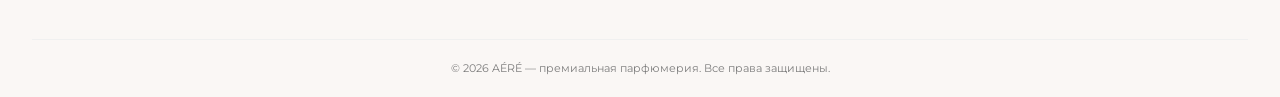
==== commit 26aa747d: "Update index.html" ====
--- a/index.html
+++ b/index.html
@@ -42,6 +42,8 @@
     <div class="container">
         <div class="hero">
             <h1>Ароматы, которые вдохновляют</h1>
+            <p>❗️Акция для новых клиентов❗️</p>
+            <p>Тестер любого аналога, который вы выберете, всего за 5 Br</p>
             <p>Эксклюзивная парфюмерия премиум-класса. 99% сходство с мировыми брендами. Безупречная стойкость и элегантность в каждом флаконе.</p>
         </div>
 
@@ -107,11 +109,11 @@
                 </div>
                 <div class="contact-item">
                     <i class="fab fa-telegram"></i>
-                    <a href="https://t.me/order_101" target="_blank">@AERE_RU</a>
+                    <a href="https://t.me/AERE_RU" target="_blank">@AERE_RU</a>
                 </div>
                 <div class="contact-item">
                     <i class="fab fa-telegram"></i>
-                    <a href="https://t.me/order_101" target="_blank">@AERE_RB</a>
+                    <a href="https://t.me/AERE_RB" target="_blank">@AERE_RB</a>
                 </div>
             </div>
             
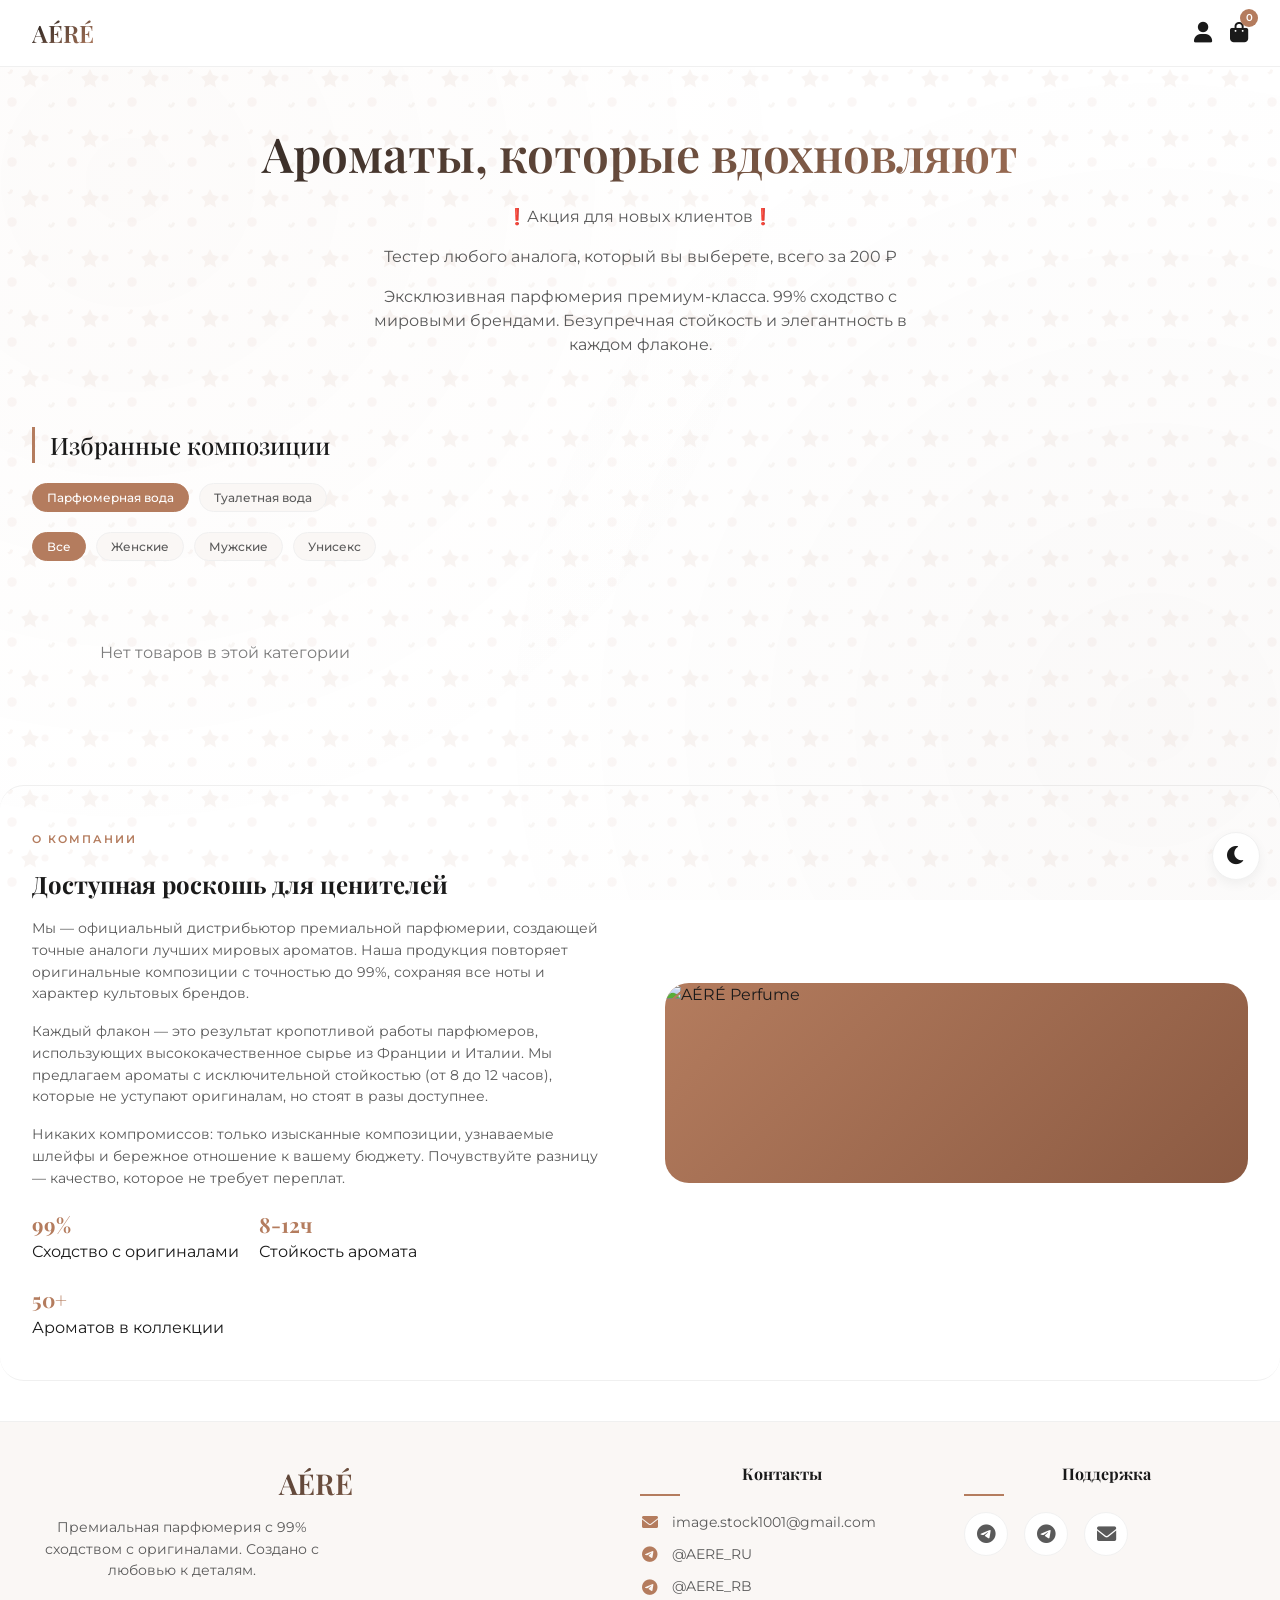
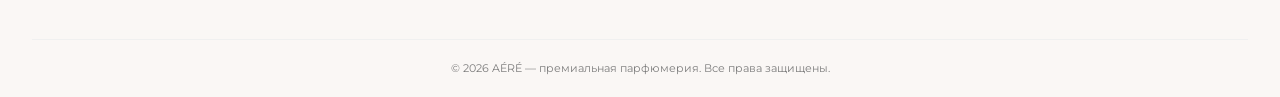
==== commit af52065d: "Update index.html" ====
--- a/index.html
+++ b/index.html
@@ -43,7 +43,7 @@
         <div class="hero">
             <h1>Ароматы, которые вдохновляют</h1>
             <p>❗️Акция для новых клиентов❗️</p>
-            <p>Тестер любого аналога, который вы выберете, всего за 5 Br</p>
+            <p>Тестер любого аналога, который вы выберете, всего за 200 ₽</p>
             <p>Эксклюзивная парфюмерия премиум-класса. 99% сходство с мировыми брендами. Безупречная стойкость и элегантность в каждом флаконе.</p>
         </div>
 
